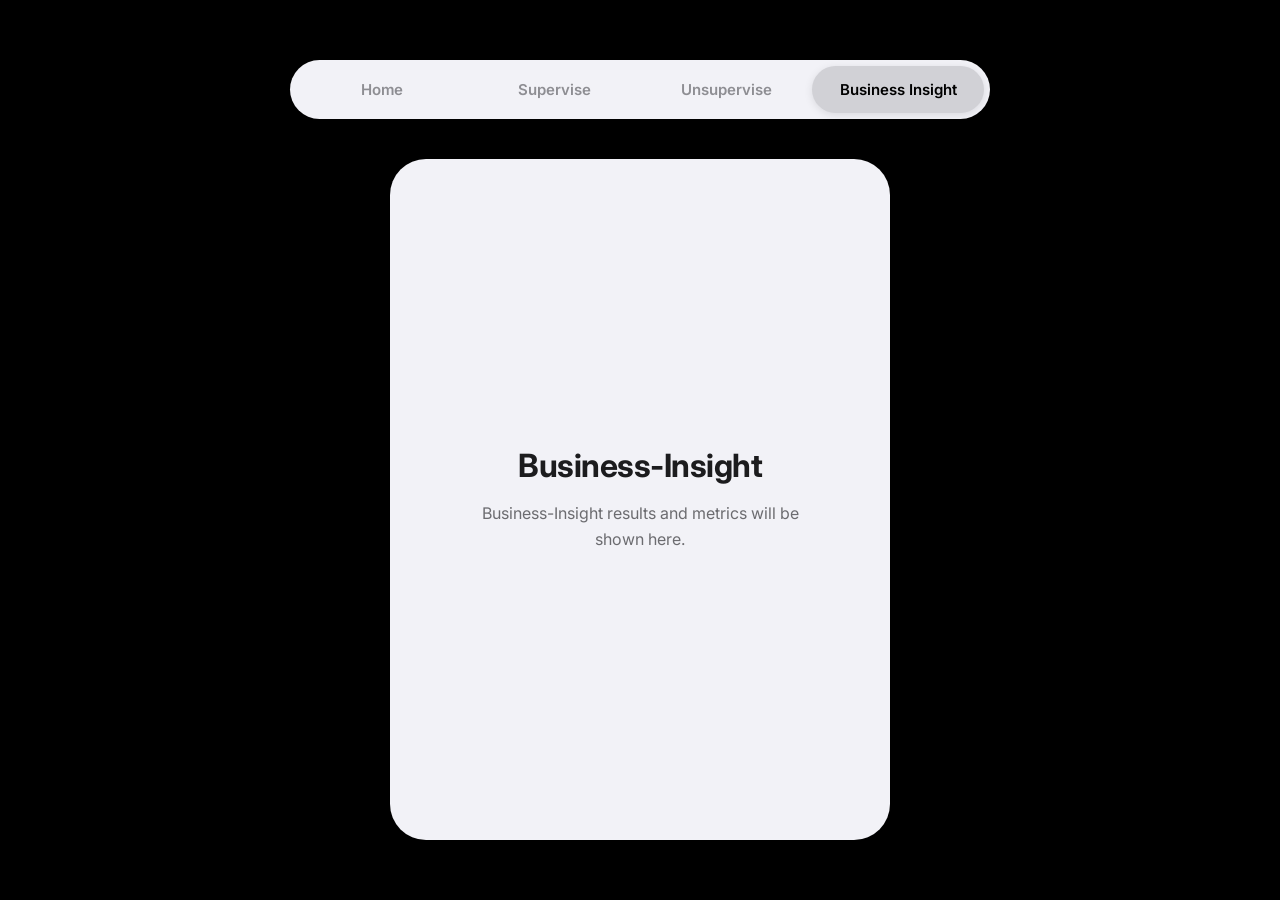
==== frontend/Business-Insight.html @ 6985494b "first commit" ====
<!DOCTYPE html>
<html lang="en">

<head>
    <meta charset="UTF-8">
    <meta name="viewport" content="width=device-width, initial-scale=1.0">
    <link rel="stylesheet" href="global.css">
    <title>Unsupervise - 4eves</title>
</head>

<body>
    <!-- Navigation Bar -->
    <nav class="nav-bar">
        <a href="index.html" class="nav-item">Home</a>
        <a href="supervise.html" class="nav-item">Supervise</a>
        <a href="unsupervise.html" class="nav-item">Unsupervise</a>
        <a href="Business-Insight.html" class="nav-item active">Business Insight</a>
    </nav>

    <!-- Content Area -->
    <main class="content-container">
        <h2>Business-Insight</h2>
        <p>Business-Insight results and metrics will be shown here.</p>
    </main>
</body>

</html>
---- frontend/global.css ----
@import url('https://fonts.googleapis.com/css2?family=Inter:wght@400;500;600;700&display=swap');

* {
    margin: 0;
    padding: 0;
    box-sizing: border-box;
}

body {
    background-color: #000000;
    color: #ffffff;
    font-family: 'Inter', sans-serif;
    display: flex;
    flex-direction: column;
    align-items: center;
    min-height: 100vh;
    padding: 60px 20px;
}

/* Navigation Bar */
.nav-bar {
    background-color: #f2f2f7;
    border-radius: 50px;
    display: flex;
    padding: 6px;
    width: 100%;
    max-width: 700px;
    justify-content: space-between;
    margin-bottom: 40px;
}

.nav-item {
    flex: 1;
    text-align: center;
    padding: 14px 0;
    border-radius: 40px;
    font-weight: 600;
    font-size: 15px;
    text-decoration: none;
    color: #8e8e93;
    transition: all 0.3s cubic-bezier(0.4, 0, 0.2, 1);
}

.nav-item:hover {
    color: #1c1c1e;
    background-color: rgba(0, 0, 0, 0.04);
}

.nav-item.active {
    background-color: #d1d1d6;
    color: #000000;
    box-shadow: 0 2px 8px rgba(0, 0, 0, 0.1);
}

/* Content Area */
.content-container {
    background-color: #f2f2f7;
    border-radius: 36px;
    width: 100%;
    max-width: 500px;
    flex-grow: 1;
    max-height: 700px;
    padding: 50px 30px;
    display: flex;
    flex-direction: column;
    align-items: center;
    justify-content: center;
    text-align: center;
    color: #1c1c1e;
    animation: fadeIn 0.5s ease-out;
}

.content-container h2 {
    font-size: 32px;
    margin-bottom: 16px;
    font-weight: 700;
    letter-spacing: -0.5px;
}

.content-container p {
    color: #6c6c70;
    font-size: 16px;
    line-height: 1.6;
    max-width: 80%;
}

@keyframes fadeIn {
    from {
        opacity: 0;
        transform: scale(0.98) translateY(10px);
    }

    to {
        opacity: 1;
        transform: scale(1) translateY(0);
    }
}
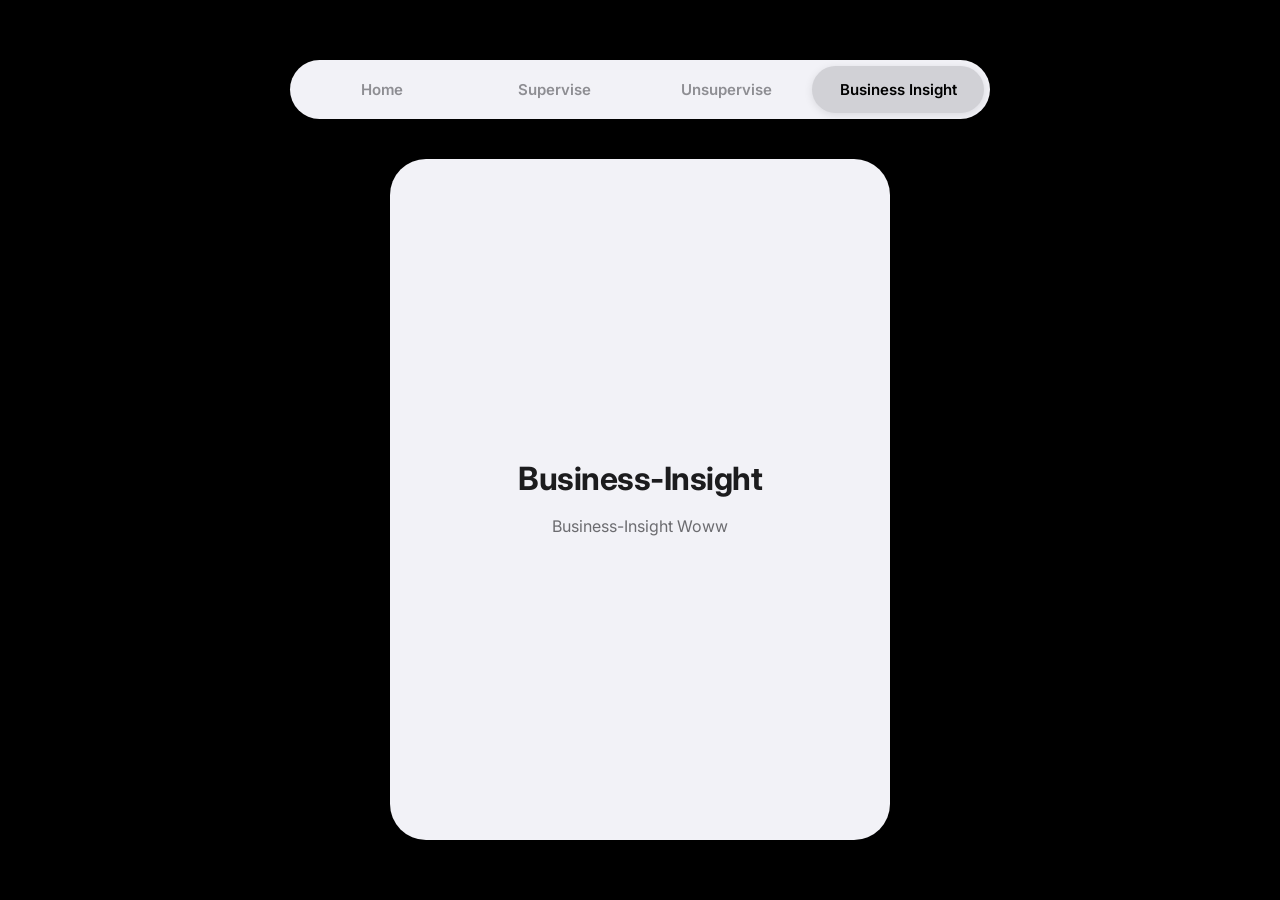
==== commit c1b687d3: "Update more page" ====
--- a/frontend/Business-Insight.html
+++ b/frontend/Business-Insight.html
@@ -20,7 +20,7 @@
     <!-- Content Area -->
     <main class="content-container">
         <h2>Business-Insight</h2>
-        <p>Business-Insight results and metrics will be shown here.</p>
+        <p>Business-Insight Woww</p>
     </main>
 </body>
 
--- a/frontend/global.css
+++ b/frontend/global.css
@@ -94,4 +94,522 @@
         opacity: 1;
         transform: scale(1) translateY(0);
     }
+}
+
+/* ===================================================================
+   SUPERVISE PAGE STYLES
+   =================================================================== */
+
+.sup-page {
+    width: 100%;
+    max-width: 1000px;
+    display: flex;
+    flex-direction: column;
+    gap: 40px;
+    animation: fadeIn 0.5s ease-out;
+}
+
+/* --- Header Section --- */
+.sup-header {
+    text-align: center;
+    padding: 30px 20px 10px;
+}
+
+.sup-header-badge {
+    display: inline-block;
+    background: linear-gradient(135deg, #667eea, #764ba2);
+    color: #fff;
+    font-size: 12px;
+    font-weight: 700;
+    letter-spacing: 1.5px;
+    text-transform: uppercase;
+    padding: 6px 18px;
+    border-radius: 30px;
+    margin-bottom: 16px;
+}
+
+.sup-header-title {
+    font-size: 36px;
+    font-weight: 700;
+    letter-spacing: -1px;
+    background: linear-gradient(135deg, #f2f2f7 40%, #a8a8b3);
+    -webkit-background-clip: text;
+    -webkit-text-fill-color: transparent;
+    background-clip: text;
+    margin-bottom: 12px;
+}
+
+.sup-header-desc {
+    color: #8e8e93;
+    font-size: 15px;
+    line-height: 1.7;
+}
+
+/* --- Section --- */
+.sup-section {
+    opacity: 0;
+    transform: translateY(24px);
+    transition: opacity 0.6s ease, transform 0.6s ease;
+}
+
+.sup-section.visible {
+    opacity: 1;
+    transform: translateY(0);
+}
+
+.sup-section-title {
+    font-size: 22px;
+    font-weight: 700;
+    margin-bottom: 6px;
+    display: flex;
+    align-items: center;
+    gap: 10px;
+}
+
+.sup-section-icon {
+    font-size: 24px;
+}
+
+.sup-section-desc {
+    color: #8e8e93;
+    font-size: 14px;
+    margin-bottom: 20px;
+}
+
+/* --- Stats Grid (Model Cards) --- */
+.sup-stats-grid {
+    display: grid;
+    grid-template-columns: repeat(auto-fit, minmax(280px, 1fr));
+    gap: 16px;
+}
+
+.sup-loading {
+    grid-column: 1 / -1;
+    text-align: center;
+    padding: 40px 20px;
+    color: #8e8e93;
+    font-size: 14px;
+    font-weight: 500;
+    animation: pulse 1.5s ease-in-out infinite;
+}
+
+.sup-loading.sup-error {
+    color: #ff6b6b;
+    animation: none;
+}
+
+@keyframes pulse {
+    0%, 100% { opacity: 0.4; }
+    50% { opacity: 1; }
+}
+
+.sup-model-card {
+    background: #1c1c1e;
+    border-radius: 20px;
+    padding: 24px;
+    border: 1px solid rgba(255, 255, 255, 0.06);
+    position: relative;
+    overflow: hidden;
+    opacity: 0;
+    transform: translateY(20px);
+    transition: opacity 0.5s ease, transform 0.5s ease, box-shadow 0.3s ease, border-color 0.3s ease;
+}
+
+.sup-model-card.visible {
+    opacity: 1;
+    transform: translateY(0);
+}
+
+.sup-model-card:hover {
+    border-color: rgba(255, 255, 255, 0.12);
+    box-shadow: 0 8px 32px rgba(0, 0, 0, 0.4);
+}
+
+.sup-model-card.featured {
+    border-color: rgba(102, 126, 234, 0.4);
+    background: linear-gradient(180deg, rgba(102, 126, 234, 0.08) 0%, #1c1c1e 100%);
+}
+
+.sup-model-card.featured:hover {
+    border-color: rgba(102, 126, 234, 0.6);
+    box-shadow: 0 8px 32px rgba(102, 126, 234, 0.15);
+}
+
+.sup-model-card-badge {
+    position: absolute;
+    top: 12px;
+    right: 16px;
+    font-size: 11px;
+    font-weight: 600;
+    color: #667eea;
+    letter-spacing: 0.5px;
+}
+
+.sup-model-card-header {
+    display: flex;
+    align-items: center;
+    gap: 12px;
+    margin-bottom: 20px;
+}
+
+.sup-model-card-header h3 {
+    font-size: 16px;
+    font-weight: 600;
+}
+
+.sup-model-tag {
+    display: inline-flex;
+    align-items: center;
+    justify-content: center;
+    width: 36px;
+    height: 36px;
+    border-radius: 10px;
+    font-size: 12px;
+    font-weight: 700;
+    letter-spacing: 0.5px;
+}
+
+.tag-lr {
+    background: rgba(52, 199, 89, 0.15);
+    color: #34c759;
+}
+
+.tag-dt {
+    background: rgba(102, 126, 234, 0.15);
+    color: #667eea;
+}
+
+.tag-rf {
+    background: rgba(255, 149, 0, 0.15);
+    color: #ff9500;
+}
+
+.sup-metrics-grid {
+    display: grid;
+    grid-template-columns: 1fr 1fr;
+    gap: 12px;
+}
+
+.sup-metric {
+    background: rgba(255, 255, 255, 0.04);
+    border-radius: 14px;
+    padding: 14px 12px;
+    text-align: center;
+}
+
+.sup-metric-value {
+    display: block;
+    font-size: 24px;
+    font-weight: 700;
+    letter-spacing: -0.5px;
+    margin-bottom: 4px;
+    background: linear-gradient(135deg, #f2f2f7, #a8a8b3);
+    -webkit-background-clip: text;
+    -webkit-text-fill-color: transparent;
+    background-clip: text;
+}
+
+.sup-metric-label {
+    font-size: 11px;
+    font-weight: 500;
+    color: #6c6c70;
+    text-transform: uppercase;
+    letter-spacing: 0.8px;
+}
+
+/* --- Feature List --- */
+.sup-feature-list {
+    display: flex;
+    flex-direction: column;
+    gap: 10px;
+}
+
+.sup-feature-item {
+    display: flex;
+    align-items: center;
+    gap: 14px;
+    background: #1c1c1e;
+    border-radius: 16px;
+    padding: 16px 20px;
+    border: 1px solid rgba(255, 255, 255, 0.06);
+    opacity: 0;
+    transform: translateX(-16px);
+    transition: opacity 0.4s ease, transform 0.4s ease, border-color 0.3s ease;
+}
+
+.sup-feature-item.visible {
+    opacity: 1;
+    transform: translateX(0);
+}
+
+.sup-feature-item:nth-child(2) { transition-delay: 0.05s; }
+.sup-feature-item:nth-child(3) { transition-delay: 0.10s; }
+.sup-feature-item:nth-child(4) { transition-delay: 0.15s; }
+.sup-feature-item:nth-child(5) { transition-delay: 0.20s; }
+
+.sup-feature-item:hover {
+    border-color: rgba(102, 126, 234, 0.3);
+}
+
+.sup-feature-rank {
+    font-size: 14px;
+    font-weight: 700;
+    color: #667eea;
+    min-width: 30px;
+}
+
+.sup-feature-info {
+    flex: 1;
+    display: flex;
+    flex-direction: column;
+    gap: 8px;
+}
+
+.sup-feature-name {
+    font-size: 14px;
+    font-weight: 600;
+}
+
+.sup-feature-bar-bg {
+    width: 100%;
+    height: 6px;
+    background: rgba(255, 255, 255, 0.06);
+    border-radius: 3px;
+    overflow: hidden;
+}
+
+.sup-feature-bar {
+    height: 100%;
+    background: linear-gradient(90deg, #667eea, #764ba2);
+    border-radius: 3px;
+    transition: width 1s cubic-bezier(0.4, 0, 0.2, 1);
+}
+
+.sup-feature-val {
+    font-size: 12px;
+    font-weight: 600;
+    color: #34c759;
+    min-width: 50px;
+    text-align: right;
+}
+
+/* --- Graph Gallery --- */
+.sup-gallery {
+    display: grid;
+    grid-template-columns: repeat(auto-fit, minmax(280px, 1fr));
+    gap: 16px;
+}
+
+
+.sup-graph-card {
+    background: #1c1c1e;
+    border-radius: 20px;
+    overflow: hidden;
+    border: 1px solid rgba(255, 255, 255, 0.06);
+    cursor: pointer;
+    position: relative;
+    opacity: 0;
+    transform: scale(0.95);
+    transition: opacity 0.5s ease, transform 0.5s ease, border-color 0.3s ease, box-shadow 0.3s ease;
+}
+
+.sup-graph-card.visible {
+    opacity: 1;
+    transform: scale(1);
+}
+
+.sup-graph-card:hover {
+    border-color: rgba(102, 126, 234, 0.4);
+    box-shadow: 0 12px 40px rgba(102, 126, 234, 0.12);
+    transform: scale(1.02);
+}
+
+.sup-graph-card img {
+    width: 100%;
+    height: 200px;
+    object-fit: cover;
+    display: block;
+    transition: transform 0.4s ease;
+}
+
+.sup-graph-card:hover img {
+    transform: scale(1.05);
+}
+
+.sup-graph-overlay {
+    position: absolute;
+    top: 0;
+    left: 0;
+    right: 0;
+    height: 200px;
+    display: flex;
+    align-items: center;
+    justify-content: center;
+    background: rgba(0, 0, 0, 0);
+    transition: background 0.3s ease;
+    pointer-events: none;
+}
+
+.sup-graph-card:hover .sup-graph-overlay {
+    background: rgba(0, 0, 0, 0.35);
+}
+
+.sup-graph-zoom-icon {
+    font-size: 32px;
+    opacity: 0;
+    transform: scale(0.6);
+    transition: opacity 0.3s ease, transform 0.3s ease;
+    filter: drop-shadow(0 2px 8px rgba(0, 0, 0, 0.4));
+}
+
+.sup-graph-card:hover .sup-graph-zoom-icon {
+    opacity: 1;
+    transform: scale(1);
+}
+
+/* Hide caption text in gallery — only visible in lightbox */
+.sup-graph-caption {
+    display: none;
+}
+
+/* ===================================================================
+   LIGHTBOX MODAL
+   =================================================================== */
+
+.lightbox {
+    position: fixed;
+    inset: 0;
+    z-index: 9999;
+    background: rgba(0, 0, 0, 0);
+    display: flex;
+    align-items: center;
+    justify-content: center;
+    pointer-events: none;
+    transition: background 0.35s ease;
+    backdrop-filter: blur(0px);
+    -webkit-backdrop-filter: blur(0px);
+}
+
+.lightbox.active {
+    pointer-events: auto;
+    background: rgba(0, 0, 0, 0.85);
+    backdrop-filter: blur(16px);
+    -webkit-backdrop-filter: blur(16px);
+}
+
+.lightbox-close {
+    position: absolute;
+    top: 24px;
+    right: 28px;
+    font-size: 36px;
+    color: #fff;
+    background: rgba(255, 255, 255, 0.1);
+    border: 1px solid rgba(255, 255, 255, 0.15);
+    width: 48px;
+    height: 48px;
+    border-radius: 50%;
+    cursor: pointer;
+    display: flex;
+    align-items: center;
+    justify-content: center;
+    opacity: 0;
+    transition: opacity 0.3s ease 0.1s, background 0.2s ease;
+    z-index: 10;
+}
+
+.lightbox.active .lightbox-close {
+    opacity: 1;
+}
+
+.lightbox-close:hover {
+    background: rgba(255, 255, 255, 0.2);
+}
+
+.lightbox-content {
+    max-width: 95vw;
+    max-height: 92vh;
+    display: flex;
+    flex-direction: column;
+    align-items: center;
+    opacity: 0;
+    transform: scale(0.85);
+    transition: opacity 0.35s ease, transform 0.35s cubic-bezier(0.34, 1.56, 0.64, 1);
+}
+
+.lightbox.active .lightbox-content {
+    opacity: 1;
+    transform: scale(1);
+}
+
+.lightbox-content img {
+    max-width: 100%;
+    max-height: 88vh;
+    border-radius: 16px;
+    box-shadow: 0 24px 80px rgba(0, 0, 0, 0.6);
+    object-fit: contain;
+}
+
+.lightbox-caption {
+    margin-top: 10px;
+    font-size: 15px;
+    font-weight: 400;
+    color: rgba(255, 255, 255, 0.85);
+    text-align: center;
+    line-height: 1.6;
+}
+
+.lightbox-caption strong {
+    font-size: 18px;
+    font-weight: 600;
+    color: #fff;
+}
+
+/* ===================================================================
+   RESPONSIVE
+   =================================================================== */
+
+@media (max-width: 600px) {
+    body {
+        padding: 30px 12px;
+    }
+
+    .nav-bar {
+        border-radius: 20px;
+        flex-wrap: wrap;
+        gap: 4px;
+    }
+
+    .nav-item {
+        font-size: 13px;
+        padding: 10px 0;
+    }
+
+    .sup-header-title {
+        font-size: 26px;
+    }
+
+    .sup-stats-grid,
+    .sup-gallery {
+        grid-template-columns: 1fr;
+    }
+
+    .sup-model-card {
+        padding: 20px;
+    }
+
+    .sup-feature-item {
+        padding: 12px 14px;
+    }
+
+    .lightbox-close {
+        top: 16px;
+        right: 16px;
+        width: 40px;
+        height: 40px;
+        font-size: 28px;
+    }
+
+    .lightbox-content img {
+        border-radius: 10px;
+    }
 }
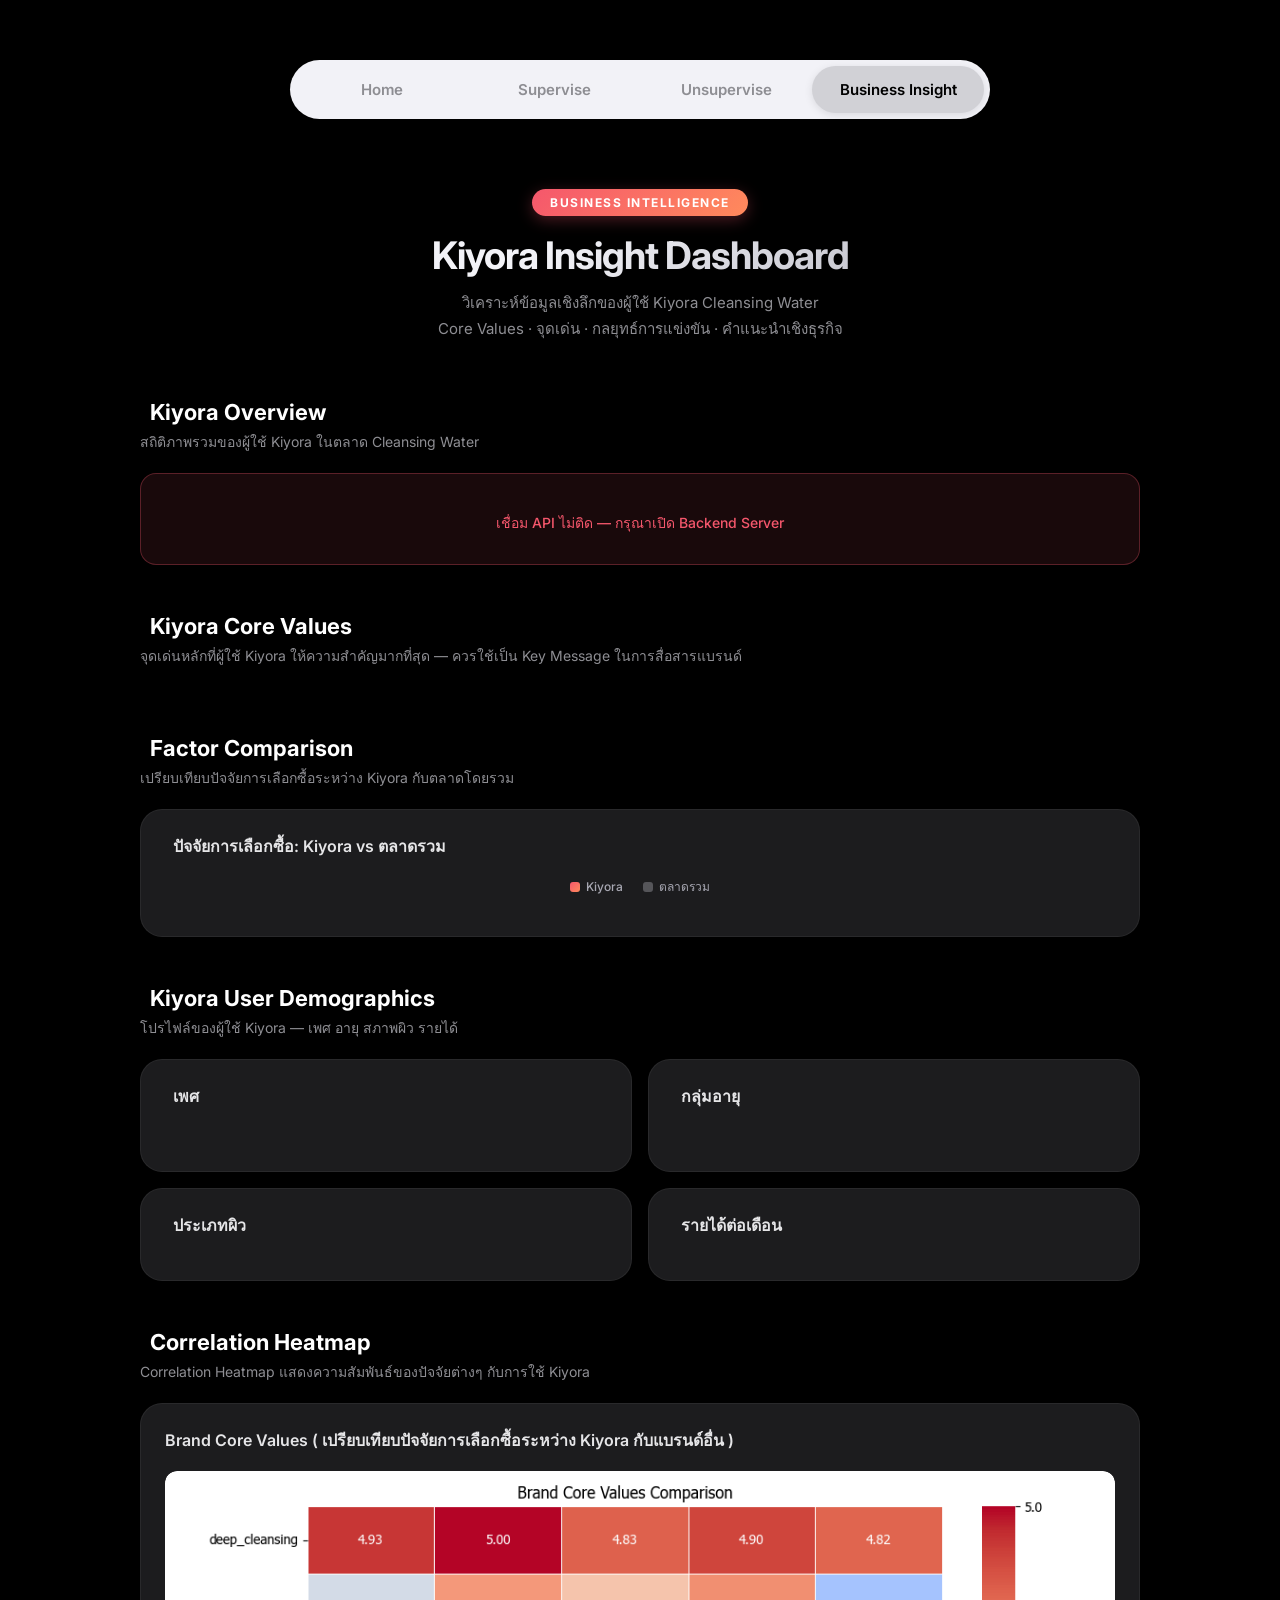
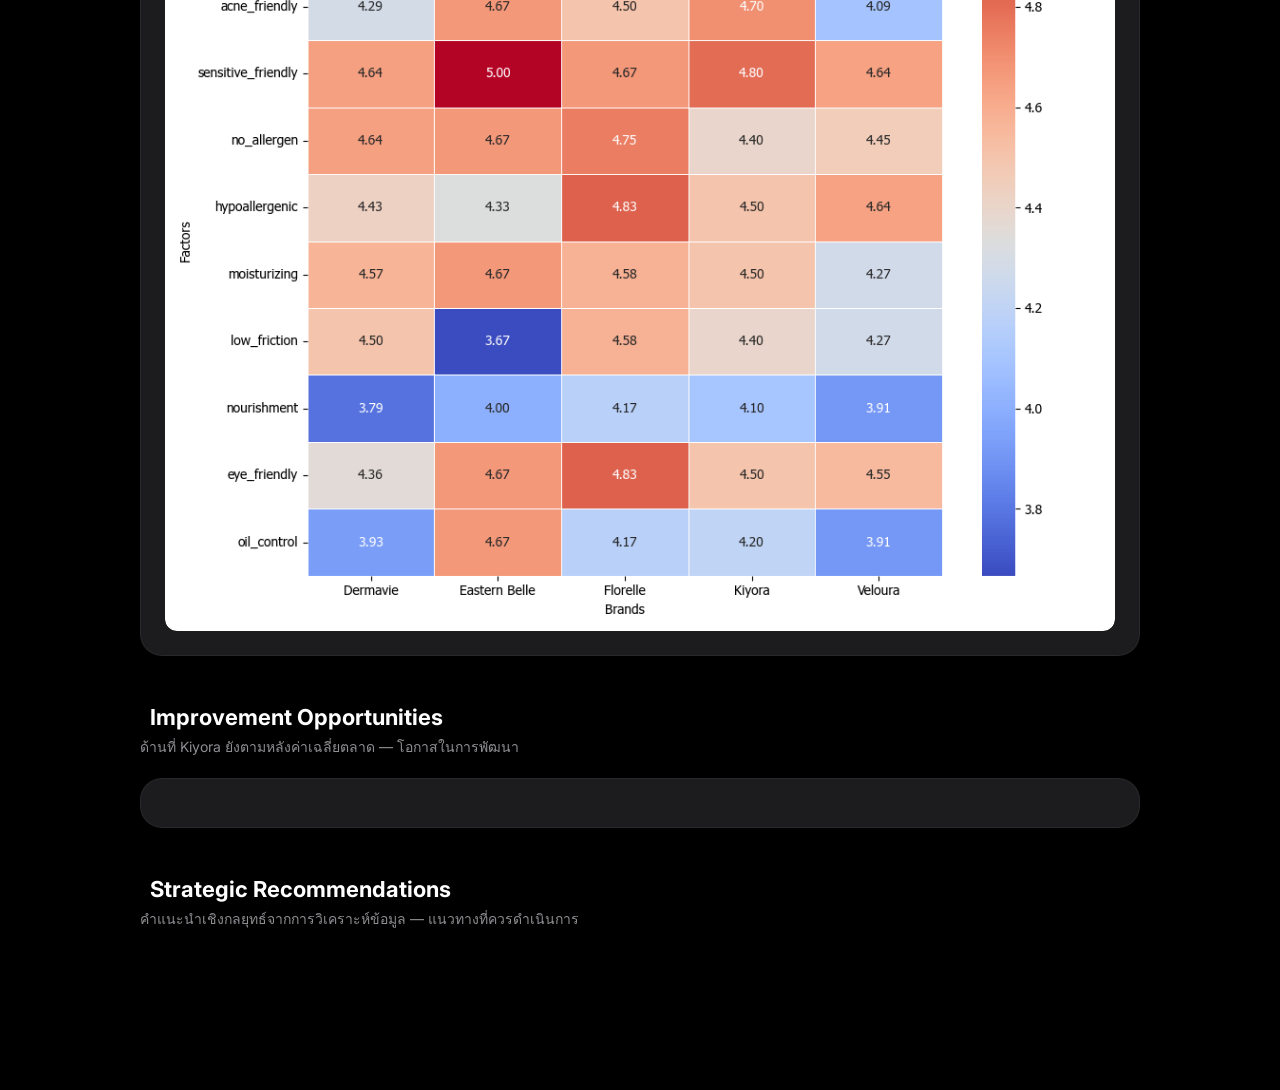
==== commit afeb76a4: "Update UI" ====
--- a/frontend/Business-Insight.html
+++ b/frontend/Business-Insight.html
@@ -1,11 +1,14 @@
 <!DOCTYPE html>
-<html lang="en">
+<html lang="th">
 
 <head>
     <meta charset="UTF-8">
     <meta name="viewport" content="width=device-width, initial-scale=1.0">
+    <meta name="description" content="Business Insight — วิเคราะห์จุดเด่นและกลยุทธ์สำหรับแบรนด์ Kiyora">
     <link rel="stylesheet" href="global.css">
-    <title>Unsupervise - 4eves</title>
+    <link rel="stylesheet" href="business-insight.css">
+    <script src="https://unpkg.com/@phosphor-icons/web"></script>
+    <title>Business Insight — Kiyora Analytics</title>
 </head>
 
 <body>
@@ -18,10 +21,206 @@
     </nav>
 
     <!-- Content Area -->
-    <main class="content-container">
-        <h2>Business-Insight</h2>
-        <p>Business-Insight Woww</p>
+    <main class="bi-page">
+
+        <!-- ════════════════ Page Header ════════════════ -->
+        <section class="bi-header">
+            <div class="bi-header-badge">Business Intelligence</div>
+            <h1 class="bi-header-title">Kiyora Insight Dashboard</h1>
+            <p class="bi-header-desc">
+                วิเคราะห์ข้อมูลเชิงลึกของผู้ใช้ Kiyora Cleansing Water<br>
+                Core Values · จุดเด่น · กลยุทธ์การแข่งขัน · คำแนะนำเชิงธุรกิจ
+            </p>
+        </section>
+
+
+        <!-- ════════════════ KPI Overview ════════════════ -->
+        <section class="bi-section" id="bi-kpi-section">
+            <h2 class="bi-section-title">
+                <span class="bi-section-icon"><i class="ph-fill ph-chart-bar"></i></span>
+                Kiyora Overview
+            </h2>
+            <p class="bi-section-desc">สถิติภาพรวมของผู้ใช้ Kiyora ในตลาด Cleansing Water</p>
+
+            <div class="bi-kpi-grid" id="bi-kpi-grid">
+                <div class="bi-kpi-card kpi-gradient-total">
+                    <div class="stat-icon"><i class="ph-fill ph-users"></i></div>
+                    <div class="stat-value" id="kpi-total">—</div>
+                    <div class="stat-label">ผู้ตอบทั้งหมด</div>
+                </div>
+                <div class="bi-kpi-card kpi-gradient-cleansing">
+                    <div class="stat-icon"><i class="ph-fill ph-drop"></i></div>
+                    <div class="stat-value" id="kpi-cleansing">—</div>
+                    <div class="stat-label">ใช้ Cleansing Water</div>
+                </div>
+                <div class="bi-kpi-card kpi-gradient-kiyora">
+                    <div class="stat-icon"><i class="ph-fill ph-heart"></i></div>
+                    <div class="stat-value" id="kpi-kiyora">—</div>
+                    <div class="stat-label">เคยใช้ Kiyora</div>
+                </div>
+                <div class="bi-kpi-card kpi-gradient-primary">
+                    <div class="stat-icon"><i class="ph-fill ph-crown"></i></div>
+                    <div class="stat-value" id="kpi-primary">—</div>
+                    <div class="stat-label">ใช้ Kiyora เป็นหลัก</div>
+                </div>
+                <div class="bi-kpi-card kpi-gradient-rate">
+                    <div class="stat-icon"><i class="ph-fill ph-percent"></i></div>
+                    <div class="stat-value" id="kpi-rate">—</div>
+                    <div class="stat-label">สัดส่วนในตลาด</div>
+                </div>
+            </div>
+        </section>
+
+
+        <!-- ════════════════ Core Values ════════════════ -->
+        <section class="bi-section" id="bi-core-section">
+            <h2 class="bi-section-title">
+                <span class="bi-section-icon"><i class="ph-fill ph-diamond"></i></span>
+                Kiyora Core Values
+            </h2>
+            <p class="bi-section-desc">จุดเด่นหลักที่ผู้ใช้ Kiyora ให้ความสำคัญมากที่สุด — ควรใช้เป็น Key Message
+                ในการสื่อสารแบรนด์</p>
+
+            <div class="bi-core-grid" id="bi-core-grid">
+                <!-- Dynamic content -->
+            </div>
+        </section>
+
+
+        <!-- ════════════════ Factor Comparison ════════════════ -->
+        <section class="bi-section" id="bi-factor-section">
+            <h2 class="bi-section-title">
+                <span class="bi-section-icon"><i class="ph-fill ph-scales"></i></span>
+                Factor Comparison
+            </h2>
+            <p class="bi-section-desc">เปรียบเทียบปัจจัยการเลือกซื้อระหว่าง Kiyora กับตลาดโดยรวม</p>
+
+            <div class="bi-chart-card full-width">
+                <div class="bi-chart-title">
+                    <i class="ph-fill ph-lightning"></i>
+                    ปัจจัยการเลือกซื้อ: Kiyora vs ตลาดรวม
+                </div>
+                <div class="bi-factor-legend">
+                    <div class="bi-factor-legend-item">
+                        <span class="bi-factor-legend-dot kiyora"></span> Kiyora
+                    </div>
+                    <div class="bi-factor-legend-item">
+                        <span class="bi-factor-legend-dot overall"></span> ตลาดรวม
+                    </div>
+                </div>
+                <div id="bi-factor-bars"></div>
+            </div>
+        </section>
+
+
+        <!-- ════════════════ Kiyora Demographics ════════════════ -->
+        <section class="bi-section" id="bi-demo-section">
+            <h2 class="bi-section-title">
+                <span class="bi-section-icon"><i class="ph-fill ph-user-focus"></i></span>
+                Kiyora User Demographics
+            </h2>
+            <p class="bi-section-desc">โปรไฟล์ของผู้ใช้ Kiyora — เพศ อายุ สภาพผิว รายได้</p>
+
+            <div class="bi-chart-grid">
+                <!-- Sex Donut -->
+                <div class="bi-chart-card">
+                    <div class="bi-chart-title">
+                        <i class="ph-fill ph-gender-intersex"></i> เพศ
+                    </div>
+                    <div class="bi-donut-wrap" id="bi-sex-donut"></div>
+                </div>
+
+                <!-- Age Bars -->
+                <div class="bi-chart-card">
+                    <div class="bi-chart-title">
+                        <i class="ph-fill ph-cake"></i> กลุ่มอายุ
+                    </div>
+                    <div id="bi-age-bars"></div>
+                </div>
+
+                <!-- Skin Type Bars -->
+                <div class="bi-chart-card">
+                    <div class="bi-chart-title">
+                        <i class="ph-fill ph-sparkle"></i> ประเภทผิว
+                    </div>
+                    <div id="bi-skin-bars"></div>
+                </div>
+
+                <!-- Income Bars -->
+                <div class="bi-chart-card">
+                    <div class="bi-chart-title">
+                        <i class="ph-fill ph-wallet"></i> รายได้ต่อเดือน
+                    </div>
+                    <div id="bi-income-bars"></div>
+                </div>
+            </div>
+        </section>
+
+
+        <!-- ════════════════ Correlation Heatmap ════════════════ -->
+        <section class="bi-section" id="bi-heatmap-section">
+            <h2 class="bi-section-title">
+                <span class="bi-section-icon"><i class="ph-fill ph-squares-four"></i></span>
+                Correlation Heatmap
+            </h2>
+            <p class="bi-section-desc">Correlation Heatmap แสดงความสัมพันธ์ของปัจจัยต่างๆ กับการใช้ Kiyora</p>
+
+            <div class="bi-chart-card full-width">
+                <div class="bi-chart-title">
+                    Brand Core Values ( เปรียบเทียบปัจจัยการเลือกซื้อระหว่าง Kiyora กับแบรนด์อื่น )
+                </div>
+                <div class="bi-heatmap-img-wrap">
+                    <img id="bi-heatmap-img" src="../models/images/sup/brand_core_values.png"
+                        alt="Brand Core Values Comparison" class="bi-heatmap-img" onclick="openLightbox(this)"
+                        onerror="this.style.display='none'; this.nextElementSibling.style.display='block';" />
+                    <p class="bi-img-error" style="display:none;color:#8e8e93;text-align:center;padding:20px;">
+                        ไม่สามารถโหลดรูป Heatmap ได้ — กรุณาเปิด Backend Server
+                    </p>
+                </div>
+            </div>
+        </section>
+
+        <!-- Lightbox Modal -->
+        <div class="lightbox" id="bi-lightbox" onclick="closeLightbox()">
+            <button class="lightbox-close" onclick="closeLightbox()">&times;</button>
+            <div class="lightbox-content">
+                <img id="bi-lightbox-img" src="" alt="Enlarged view" />
+            </div>
+        </div>
+
+
+        <!-- ════════════════ Improvement Gaps ════════════════ -->
+        <section class="bi-section" id="bi-gap-section">
+            <h2 class="bi-section-title">
+                <span class="bi-section-icon"><i class="ph-fill ph-warning-circle"></i></span>
+                Improvement Opportunities
+            </h2>
+            <p class="bi-section-desc">ด้านที่ Kiyora ยังตามหลังค่าเฉลี่ยตลาด — โอกาสในการพัฒนา</p>
+
+            <div class="bi-chart-card full-width">
+                <div class="bi-gap-list" id="bi-gaps">
+                    <!-- Dynamic content -->
+                </div>
+            </div>
+        </section>
+
+
+        <!-- ════════════════ Recommendations ════════════════ -->
+        <section class="bi-section" id="bi-rec-section">
+            <h2 class="bi-section-title">
+                <span class="bi-section-icon"><i class="ph-fill ph-rocket-launch"></i></span>
+                Strategic Recommendations
+            </h2>
+            <p class="bi-section-desc">คำแนะนำเชิงกลยุทธ์จากการวิเคราะห์ข้อมูล — แนวทางที่ควรดำเนินการ</p>
+
+            <div class="bi-rec-grid" id="bi-recommendations">
+                <!-- Dynamic content -->
+            </div>
+        </section>
+
     </main>
+
+    <script src="business-insight.js"></script>
 </body>
 
 </html>
--- a/frontend/global.css
+++ b/frontend/global.css
@@ -95,6 +95,328 @@
         transform: scale(1) translateY(0);
     }
 }
+
+/* ===================================================================
+   HOME PAGE STYLES
+   =================================================================== */
+
+.home-page {
+    width: 100%;
+    max-width: 1000px;
+    display: flex;
+    flex-direction: column;
+    gap: 48px;
+    animation: fadeIn 0.5s ease-out;
+    padding-bottom: 60px;
+}
+
+/* --- Home Header --- */
+.home-header {
+    text-align: center;
+    padding: 30px 20px 10px;
+}
+
+.home-header-badge {
+    display: inline-block;
+    background: linear-gradient(135deg, #4facfe, #00f2fe);
+    color: #fff;
+    font-size: 12px;
+    font-weight: 700;
+    letter-spacing: 1.5px;
+    text-transform: uppercase;
+    padding: 6px 18px;
+    border-radius: 30px;
+    margin-bottom: 16px;
+    box-shadow: 0 4px 15px rgba(79, 172, 254, 0.3);
+}
+
+.home-header-title {
+    font-size: 38px;
+    font-weight: 700;
+    letter-spacing: -1px;
+    background: linear-gradient(135deg, #f2f2f7 40%, #a8a8b3);
+    -webkit-background-clip: text;
+    -webkit-text-fill-color: transparent;
+    background-clip: text;
+    margin-bottom: 12px;
+}
+
+.home-header-desc {
+    color: #8e8e93;
+    font-size: 15px;
+    line-height: 1.7;
+}
+
+/* --- Home Section --- */
+.home-section {
+    opacity: 0;
+    transform: translateY(24px);
+    transition: opacity 0.6s ease, transform 0.6s ease;
+}
+
+.home-section.visible {
+    opacity: 1;
+    transform: translateY(0);
+}
+
+.home-section-title {
+    font-size: 22px;
+    font-weight: 700;
+    margin-bottom: 6px;
+    display: flex;
+    align-items: center;
+    gap: 10px;
+}
+
+.home-section-icon {
+    font-size: 24px;
+}
+
+.home-section-desc {
+    color: #8e8e93;
+    font-size: 14px;
+    margin-bottom: 20px;
+}
+
+/* --- Overview Stat Cards --- */
+.home-overview-grid {
+    display: grid;
+    grid-template-columns: repeat(auto-fit, minmax(200px, 1fr));
+    gap: 16px;
+}
+
+.home-stat-card {
+    border-radius: 22px;
+    padding: 28px 22px;
+    text-align: center;
+    position: relative;
+    overflow: hidden;
+    border: 1px solid rgba(255, 255, 255, 0.08);
+    transition: transform 0.3s ease, box-shadow 0.3s ease;
+}
+
+.home-stat-card:hover {
+    transform: translateY(-4px);
+    box-shadow: 0 12px 40px rgba(0, 0, 0, 0.3);
+}
+
+.stat-gradient-1 {
+    background: linear-gradient(145deg, rgba(102, 126, 234, 0.18) 0%, #1c1c1e 100%);
+    border-color: rgba(102, 126, 234, 0.2);
+}
+
+.stat-gradient-2 {
+    background: linear-gradient(145deg, rgba(79, 172, 254, 0.18) 0%, #1c1c1e 100%);
+    border-color: rgba(79, 172, 254, 0.2);
+}
+
+.stat-gradient-3 {
+    background: linear-gradient(145deg, rgba(67, 233, 123, 0.18) 0%, #1c1c1e 100%);
+    border-color: rgba(67, 233, 123, 0.2);
+}
+
+.stat-gradient-4 {
+    background: linear-gradient(145deg, rgba(245, 87, 108, 0.18) 0%, #1c1c1e 100%);
+    border-color: rgba(245, 87, 108, 0.2);
+}
+
+.stat-icon {
+    font-size: 32px;
+    margin-bottom: 12px;
+}
+
+.stat-value {
+    font-size: 42px;
+    font-weight: 800;
+    letter-spacing: -1.5px;
+    background: linear-gradient(135deg, #f2f2f7, #c8c8cc);
+    -webkit-background-clip: text;
+    -webkit-text-fill-color: transparent;
+    background-clip: text;
+    margin-bottom: 6px;
+}
+
+.stat-label {
+    font-size: 13px;
+    font-weight: 500;
+    color: #8e8e93;
+    text-transform: uppercase;
+    letter-spacing: 0.5px;
+}
+
+/* --- Error State --- */
+.home-error {
+    grid-column: 1 / -1;
+    background: rgba(245, 87, 108, 0.1);
+    border: 1px solid rgba(245, 87, 108, 0.3);
+    border-radius: 16px;
+    padding: 30px 20px;
+    text-align: center;
+    color: #f5576c;
+    font-size: 14px;
+    font-weight: 500;
+}
+
+/* --- Demo Grid --- */
+.home-demo-grid {
+    display: grid;
+    grid-template-columns: 1fr 1fr;
+    gap: 16px;
+}
+
+.home-chart-card {
+    background: #1c1c1e;
+    border-radius: 22px;
+    padding: 24px;
+    border: 1px solid rgba(255, 255, 255, 0.06);
+    transition: border-color 0.3s ease, box-shadow 0.3s ease;
+}
+
+.home-chart-card:hover {
+    border-color: rgba(255, 255, 255, 0.12);
+    box-shadow: 0 8px 32px rgba(0, 0, 0, 0.3);
+}
+
+#chart-sex {
+    grid-column: 1 / -1;
+}
+
+.chart-card-title {
+    font-size: 16px;
+    font-weight: 600;
+    margin-bottom: 18px;
+    color: #e5e5e7;
+}
+
+/* --- Bar Chart --- */
+.bar-row {
+    display: flex;
+    align-items: center;
+    gap: 12px;
+    margin-bottom: 10px;
+    animation: fadeSlideUp 0.4s ease forwards;
+    opacity: 0;
+    transform: translateY(8px);
+}
+
+@keyframes fadeSlideUp {
+    to { opacity: 1; transform: translateY(0); }
+}
+
+.bar-label {
+    width: 110px;
+    font-size: 12px;
+    font-weight: 500;
+    color: #a8a8b3;
+    text-align: right;
+    white-space: nowrap;
+    overflow: hidden;
+    text-overflow: ellipsis;
+}
+
+.bar-track {
+    flex: 1;
+    height: 10px;
+    background: rgba(255, 255, 255, 0.04);
+    border-radius: 5px;
+    overflow: hidden;
+}
+
+.bar-fill {
+    height: 100%;
+    border-radius: 5px;
+    transition: width 0.8s cubic-bezier(0.4, 0, 0.2, 1);
+    box-shadow: 0 0 8px rgba(102, 126, 234, 0.3);
+}
+
+.bar-value {
+    min-width: 32px;
+    font-size: 13px;
+    font-weight: 700;
+    color: #f2f2f7;
+    text-align: right;
+}
+
+/* --- Donut Chart --- */
+.chart-donut-wrap {
+    display: flex;
+    align-items: center;
+    justify-content: center;
+    gap: 40px;
+    flex-wrap: wrap;
+    padding: 10px 0;
+}
+
+.donut {
+    width: 160px;
+    height: 160px;
+    border-radius: 50%;
+    display: flex;
+    align-items: center;
+    justify-content: center;
+    position: relative;
+    box-shadow: 0 8px 30px rgba(0, 0, 0, 0.3);
+}
+
+.donut-hole {
+    width: 90px;
+    height: 90px;
+    border-radius: 50%;
+    background: #1c1c1e;
+    display: flex;
+    flex-direction: column;
+    align-items: center;
+    justify-content: center;
+}
+
+.donut-total {
+    font-size: 28px;
+    font-weight: 800;
+    color: #f2f2f7;
+    letter-spacing: -0.5px;
+}
+
+.donut-label {
+    font-size: 10px;
+    color: #8e8e93;
+    text-transform: uppercase;
+    letter-spacing: 1px;
+    font-weight: 600;
+}
+
+.donut-legend {
+    display: flex;
+    flex-direction: column;
+    gap: 10px;
+}
+
+.legend-item {
+    display: flex;
+    align-items: center;
+    gap: 10px;
+}
+
+.legend-dot {
+    width: 12px;
+    height: 12px;
+    border-radius: 4px;
+    flex-shrink: 0;
+}
+
+.legend-text {
+    font-size: 14px;
+    font-weight: 500;
+    color: #e5e5e7;
+    min-width: 50px;
+}
+
+.legend-val {
+    font-size: 13px;
+    color: #8e8e93;
+    font-weight: 500;
+}
+
+
 
 /* ===================================================================
    SUPERVISE PAGE STYLES
@@ -225,252 +547,6 @@
     box-shadow: 0 8px 32px rgba(0, 0, 0, 0.4);
 }
 
-.sup-model-card.featured {
-    border-color: rgba(102, 126, 234, 0.4);
-    background: linear-gradient(180deg, rgba(102, 126, 234, 0.08) 0%, #1c1c1e 100%);
-}
-
-.sup-model-card.featured:hover {
-    border-color: rgba(102, 126, 234, 0.6);
-    box-shadow: 0 8px 32px rgba(102, 126, 234, 0.15);
-}
-
-.sup-model-card-badge {
-    position: absolute;
-    top: 12px;
-    right: 16px;
-    font-size: 11px;
-    font-weight: 600;
-    color: #667eea;
-    letter-spacing: 0.5px;
-}
-
-.sup-model-card-header {
-    display: flex;
-    align-items: center;
-    gap: 12px;
-    margin-bottom: 20px;
-}
-
-.sup-model-card-header h3 {
-    font-size: 16px;
-    font-weight: 600;
-}
-
-.sup-model-tag {
-    display: inline-flex;
-    align-items: center;
-    justify-content: center;
-    width: 36px;
-    height: 36px;
-    border-radius: 10px;
-    font-size: 12px;
-    font-weight: 700;
-    letter-spacing: 0.5px;
-}
-
-.tag-lr {
-    background: rgba(52, 199, 89, 0.15);
-    color: #34c759;
-}
-
-.tag-dt {
-    background: rgba(102, 126, 234, 0.15);
-    color: #667eea;
-}
-
-.tag-rf {
-    background: rgba(255, 149, 0, 0.15);
-    color: #ff9500;
-}
-
-.sup-metrics-grid {
-    display: grid;
-    grid-template-columns: 1fr 1fr;
-    gap: 12px;
-}
-
-.sup-metric {
-    background: rgba(255, 255, 255, 0.04);
-    border-radius: 14px;
-    padding: 14px 12px;
-    text-align: center;
-}
-
-.sup-metric-value {
-    display: block;
-    font-size: 24px;
-    font-weight: 700;
-    letter-spacing: -0.5px;
-    margin-bottom: 4px;
-    background: linear-gradient(135deg, #f2f2f7, #a8a8b3);
-    -webkit-background-clip: text;
-    -webkit-text-fill-color: transparent;
-    background-clip: text;
-}
-
-.sup-metric-label {
-    font-size: 11px;
-    font-weight: 500;
-    color: #6c6c70;
-    text-transform: uppercase;
-    letter-spacing: 0.8px;
-}
-
-/* --- Feature List --- */
-.sup-feature-list {
-    display: flex;
-    flex-direction: column;
-    gap: 10px;
-}
-
-.sup-feature-item {
-    display: flex;
-    align-items: center;
-    gap: 14px;
-    background: #1c1c1e;
-    border-radius: 16px;
-    padding: 16px 20px;
-    border: 1px solid rgba(255, 255, 255, 0.06);
-    opacity: 0;
-    transform: translateX(-16px);
-    transition: opacity 0.4s ease, transform 0.4s ease, border-color 0.3s ease;
-}
-
-.sup-feature-item.visible {
-    opacity: 1;
-    transform: translateX(0);
-}
-
-.sup-feature-item:nth-child(2) { transition-delay: 0.05s; }
-.sup-feature-item:nth-child(3) { transition-delay: 0.10s; }
-.sup-feature-item:nth-child(4) { transition-delay: 0.15s; }
-.sup-feature-item:nth-child(5) { transition-delay: 0.20s; }
-
-.sup-feature-item:hover {
-    border-color: rgba(102, 126, 234, 0.3);
-}
-
-.sup-feature-rank {
-    font-size: 14px;
-    font-weight: 700;
-    color: #667eea;
-    min-width: 30px;
-}
-
-.sup-feature-info {
-    flex: 1;
-    display: flex;
-    flex-direction: column;
-    gap: 8px;
-}
-
-.sup-feature-name {
-    font-size: 14px;
-    font-weight: 600;
-}
-
-.sup-feature-bar-bg {
-    width: 100%;
-    height: 6px;
-    background: rgba(255, 255, 255, 0.06);
-    border-radius: 3px;
-    overflow: hidden;
-}
-
-.sup-feature-bar {
-    height: 100%;
-    background: linear-gradient(90deg, #667eea, #764ba2);
-    border-radius: 3px;
-    transition: width 1s cubic-bezier(0.4, 0, 0.2, 1);
-}
-
-.sup-feature-val {
-    font-size: 12px;
-    font-weight: 600;
-    color: #34c759;
-    min-width: 50px;
-    text-align: right;
-}
-
-/* --- Graph Gallery --- */
-.sup-gallery {
-    display: grid;
-    grid-template-columns: repeat(auto-fit, minmax(280px, 1fr));
-    gap: 16px;
-}
-
-
-.sup-graph-card {
-    background: #1c1c1e;
-    border-radius: 20px;
-    overflow: hidden;
-    border: 1px solid rgba(255, 255, 255, 0.06);
-    cursor: pointer;
-    position: relative;
-    opacity: 0;
-    transform: scale(0.95);
-    transition: opacity 0.5s ease, transform 0.5s ease, border-color 0.3s ease, box-shadow 0.3s ease;
-}
-
-.sup-graph-card.visible {
-    opacity: 1;
-    transform: scale(1);
-}
-
-.sup-graph-card:hover {
-    border-color: rgba(102, 126, 234, 0.4);
-    box-shadow: 0 12px 40px rgba(102, 126, 234, 0.12);
-    transform: scale(1.02);
-}
-
-.sup-graph-card img {
-    width: 100%;
-    height: 200px;
-    object-fit: cover;
-    display: block;
-    transition: transform 0.4s ease;
-}
-
-.sup-graph-card:hover img {
-    transform: scale(1.05);
-}
-
-.sup-graph-overlay {
-    position: absolute;
-    top: 0;
-    left: 0;
-    right: 0;
-    height: 200px;
-    display: flex;
-    align-items: center;
-    justify-content: center;
-    background: rgba(0, 0, 0, 0);
-    transition: background 0.3s ease;
-    pointer-events: none;
-}
-
-.sup-graph-card:hover .sup-graph-overlay {
-    background: rgba(0, 0, 0, 0.35);
-}
-
-.sup-graph-zoom-icon {
-    font-size: 32px;
-    opacity: 0;
-    transform: scale(0.6);
-    transition: opacity 0.3s ease, transform 0.3s ease;
-    filter: drop-shadow(0 2px 8px rgba(0, 0, 0, 0.4));
-}
-
-.sup-graph-card:hover .sup-graph-zoom-icon {
-    opacity: 1;
-    transform: scale(1);
-}
-
-/* Hide caption text in gallery — only visible in lightbox */
-.sup-graph-caption {
-    display: none;
-}
 
 /* ===================================================================
    LIGHTBOX MODAL
@@ -584,12 +660,52 @@
         padding: 10px 0;
     }
 
+    /* Home responsive */
+    .home-header-title {
+        font-size: 28px;
+    }
+
+    .home-overview-grid {
+        grid-template-columns: 1fr 1fr;
+    }
+
+    .home-demo-grid {
+        grid-template-columns: 1fr;
+    }
+
+    .stat-value {
+        font-size: 32px;
+    }
+
+    .chart-donut-wrap {
+        gap: 20px;
+    }
+
+    .donut {
+        width: 130px;
+        height: 130px;
+    }
+
+    .donut-hole {
+        width: 72px;
+        height: 72px;
+    }
+
+    .bar-label {
+        min-width: 70px;
+        font-size: 11px;
+    }
+
+    .brand-item {
+        padding: 14px 16px;
+    }
+
+    /* Supervise responsive */
     .sup-header-title {
         font-size: 26px;
     }
 
-    .sup-stats-grid,
-    .sup-gallery {
+    .sup-stats-grid {
         grid-template-columns: 1fr;
     }
 
@@ -597,9 +713,25 @@
         padding: 20px;
     }
 
-    .sup-feature-item {
-        padding: 12px 14px;
-    }
+/* ── Unsupervised Profile Items ───────────────── */
+.profile-item {
+    display: flex;
+    justify-content: space-between;
+    align-items: center;
+    font-size: 14px;
+    background: rgba(0, 0, 0, 0.15);
+    padding: 8px 12px;
+    border-radius: 6px;
+}
+
+.profile-item-name {
+    color: #e5e5e7;
+}
+
+.profile-item-val {
+    font-weight: 600;
+    color: #ffffff;
+}
 
     .lightbox-close {
         top: 16px;
@@ -612,4 +744,5 @@
     .lightbox-content img {
         border-radius: 10px;
     }
+
 }
--- a/frontend/business-insight.css
+++ b/frontend/business-insight.css
@@ -0,0 +1,575 @@
+/* ===================================================================
+   BUSINESS INSIGHT PAGE — Kiyora Analytics
+   =================================================================== */
+
+.bi-page {
+    width: 100%;
+    max-width: 1000px;
+    display: flex;
+    flex-direction: column;
+    gap: 48px;
+    animation: fadeIn 0.5s ease-out;
+    padding-bottom: 80px;
+}
+
+/* ── Header ──────────────────────────────────────────── */
+.bi-header {
+    text-align: center;
+    padding: 30px 20px 10px;
+}
+
+.bi-header-badge {
+    display: inline-block;
+    background: linear-gradient(135deg, #f5576c, #ff8a5c);
+    color: #fff;
+    font-size: 12px;
+    font-weight: 700;
+    letter-spacing: 1.5px;
+    text-transform: uppercase;
+    padding: 6px 18px;
+    border-radius: 30px;
+    margin-bottom: 16px;
+    box-shadow: 0 4px 15px rgba(245, 87, 108, 0.3);
+}
+
+.bi-header-title {
+    font-size: 38px;
+    font-weight: 700;
+    letter-spacing: -1px;
+    background: linear-gradient(135deg, #f2f2f7 40%, #a8a8b3);
+    -webkit-background-clip: text;
+    -webkit-text-fill-color: transparent;
+    background-clip: text;
+    margin-bottom: 12px;
+}
+
+.bi-header-desc {
+    color: #8e8e93;
+    font-size: 15px;
+    line-height: 1.7;
+}
+
+/* ── Section ─────────────────────────────────────────── */
+.bi-section {
+    opacity: 0;
+    transform: translateY(24px);
+    transition: opacity 0.6s ease, transform 0.6s ease;
+}
+
+.bi-section.visible {
+    opacity: 1;
+    transform: translateY(0);
+}
+
+.bi-section-title {
+    font-size: 22px;
+    font-weight: 700;
+    margin-bottom: 6px;
+    display: flex;
+    align-items: center;
+    gap: 10px;
+}
+
+.bi-section-icon {
+    font-size: 24px;
+}
+
+.bi-section-desc {
+    color: #8e8e93;
+    font-size: 14px;
+    margin-bottom: 20px;
+}
+
+/* ── KPI Cards ───────────────────────────────────────── */
+.bi-kpi-grid {
+    display: grid;
+    grid-template-columns: repeat(auto-fit, minmax(180px, 1fr));
+    gap: 16px;
+}
+
+.bi-kpi-card {
+    border-radius: 22px;
+    padding: 28px 22px;
+    text-align: center;
+    position: relative;
+    overflow: hidden;
+    border: 1px solid rgba(255, 255, 255, 0.08);
+    transition: transform 0.3s ease, box-shadow 0.3s ease;
+}
+
+.bi-kpi-card:hover {
+    transform: translateY(-4px);
+    box-shadow: 0 12px 40px rgba(0, 0, 0, 0.3);
+}
+
+.bi-kpi-card .stat-icon {
+    font-size: 28px;
+    margin-bottom: 10px;
+}
+
+.bi-kpi-card .stat-value {
+    font-size: 36px;
+    font-weight: 800;
+    letter-spacing: -1.5px;
+    background: linear-gradient(135deg, #f2f2f7, #c8c8cc);
+    -webkit-background-clip: text;
+    -webkit-text-fill-color: transparent;
+    background-clip: text;
+    margin-bottom: 6px;
+}
+
+.bi-kpi-card .stat-label {
+    font-size: 12px;
+    font-weight: 500;
+    color: #8e8e93;
+    text-transform: uppercase;
+    letter-spacing: 0.5px;
+}
+
+.kpi-gradient-kiyora {
+    background: linear-gradient(145deg, rgba(245, 87, 108, 0.2) 0%, #1c1c1e 100%);
+    border-color: rgba(245, 87, 108, 0.25);
+}
+
+.kpi-gradient-primary {
+    background: linear-gradient(145deg, rgba(255, 138, 92, 0.2) 0%, #1c1c1e 100%);
+    border-color: rgba(255, 138, 92, 0.25);
+}
+
+.kpi-gradient-rate {
+    background: linear-gradient(145deg, rgba(79, 172, 254, 0.18) 0%, #1c1c1e 100%);
+    border-color: rgba(79, 172, 254, 0.2);
+}
+
+.kpi-gradient-total {
+    background: linear-gradient(145deg, rgba(102, 126, 234, 0.18) 0%, #1c1c1e 100%);
+    border-color: rgba(102, 126, 234, 0.2);
+}
+
+.kpi-gradient-cleansing {
+    background: linear-gradient(145deg, rgba(67, 233, 123, 0.18) 0%, #1c1c1e 100%);
+    border-color: rgba(67, 233, 123, 0.2);
+}
+
+/* ── Core Value Cards ────────────────────────────────── */
+.bi-core-grid {
+    display: grid;
+    grid-template-columns: repeat(3, 1fr);
+    gap: 16px;
+}
+
+.bi-core-card {
+    background: #1c1c1e;
+    border-radius: 22px;
+    padding: 28px 24px;
+    text-align: center;
+    border: 1px solid rgba(255, 255, 255, 0.06);
+    position: relative;
+    overflow: hidden;
+    transition: transform 0.3s ease, border-color 0.3s ease, box-shadow 0.3s ease;
+}
+
+.bi-core-card:hover {
+    transform: translateY(-4px);
+    border-color: rgba(245, 87, 108, 0.3);
+    box-shadow: 0 12px 40px rgba(245, 87, 108, 0.1);
+}
+
+.bi-core-card::before {
+    content: '';
+    position: absolute;
+    top: 0;
+    left: 0;
+    right: 0;
+    height: 4px;
+    border-radius: 22px 22px 0 0;
+}
+
+.bi-core-card:nth-child(1)::before { background: linear-gradient(90deg, #f5576c, #ff8a5c); }
+.bi-core-card:nth-child(2)::before { background: linear-gradient(90deg, #667eea, #764ba2); }
+.bi-core-card:nth-child(3)::before { background: linear-gradient(90deg, #4facfe, #00f2fe); }
+
+.bi-core-rank {
+    font-size: 11px;
+    font-weight: 700;
+    letter-spacing: 1.5px;
+    text-transform: uppercase;
+    color: #8e8e93;
+    margin-bottom: 10px;
+}
+
+.bi-core-name {
+    font-size: 20px;
+    font-weight: 700;
+    color: #f2f2f7;
+    margin-bottom: 8px;
+}
+
+.bi-core-score {
+    font-size: 36px;
+    font-weight: 800;
+    letter-spacing: -1px;
+    margin-bottom: 4px;
+}
+
+.bi-core-card:nth-child(1) .bi-core-score { color: #f5576c; }
+.bi-core-card:nth-child(2) .bi-core-score { color: #667eea; }
+.bi-core-card:nth-child(3) .bi-core-score { color: #4facfe; }
+
+.bi-core-max {
+    font-size: 12px;
+    color: #6c6c70;
+}
+
+/* ── Chart Cards ─────────────────────────────────────── */
+.bi-chart-grid {
+    display: grid;
+    grid-template-columns: 1fr 1fr;
+    gap: 16px;
+}
+
+.bi-chart-card {
+    background: #1c1c1e;
+    border-radius: 22px;
+    padding: 24px;
+    border: 1px solid rgba(255, 255, 255, 0.06);
+    transition: border-color 0.3s ease, box-shadow 0.3s ease;
+}
+
+.bi-chart-card:hover {
+    border-color: rgba(255, 255, 255, 0.12);
+    box-shadow: 0 8px 32px rgba(0, 0, 0, 0.3);
+}
+
+.bi-chart-card.full-width {
+    grid-column: 1 / -1;
+}
+
+.bi-chart-title {
+    font-size: 16px;
+    font-weight: 600;
+    margin-bottom: 18px;
+    color: #e5e5e7;
+    display: flex;
+    align-items: center;
+    gap: 8px;
+}
+
+.bi-chart-title i {
+    font-size: 18px;
+}
+
+/* ── Factor Comparison (Kiyora vs Overall) ───────────── */
+.bi-factor-row {
+    display: flex;
+    align-items: center;
+    gap: 12px;
+    margin-bottom: 14px;
+    opacity: 0;
+    transform: translateY(8px);
+    animation: fadeSlideUp 0.4s ease forwards;
+}
+
+.bi-factor-label {
+    width: 130px;
+    font-size: 12px;
+    font-weight: 500;
+    color: #a8a8b3;
+    text-align: right;
+    white-space: nowrap;
+    flex-shrink: 0;
+}
+
+.bi-factor-bars {
+    flex: 1;
+    display: flex;
+    flex-direction: column;
+    gap: 3px;
+}
+
+.bi-factor-bar-wrap {
+    display: flex;
+    align-items: center;
+    gap: 6px;
+}
+
+.bi-factor-bar-track {
+    flex: 1;
+    height: 8px;
+    background: rgba(255, 255, 255, 0.04);
+    border-radius: 4px;
+    overflow: hidden;
+}
+
+.bi-factor-bar-fill {
+    height: 100%;
+    border-radius: 4px;
+    transition: width 0.8s cubic-bezier(0.4, 0, 0.2, 1);
+}
+
+.bi-factor-bar-fill.kiyora {
+    background: linear-gradient(90deg, #f5576c, #ff8a5c);
+    box-shadow: 0 0 8px rgba(245, 87, 108, 0.3);
+}
+
+.bi-factor-bar-fill.overall {
+    background: rgba(142, 142, 147, 0.5);
+}
+
+.bi-factor-val {
+    min-width: 30px;
+    font-size: 11px;
+    font-weight: 600;
+    text-align: right;
+}
+
+.bi-factor-val.kiyora { color: #f5576c; }
+.bi-factor-val.overall { color: #8e8e93; }
+
+.bi-factor-legend {
+    display: flex;
+    gap: 20px;
+    justify-content: center;
+    margin-bottom: 16px;
+}
+
+.bi-factor-legend-item {
+    display: flex;
+    align-items: center;
+    gap: 6px;
+    font-size: 12px;
+    font-weight: 500;
+    color: #a8a8b3;
+}
+
+.bi-factor-legend-dot {
+    width: 10px;
+    height: 10px;
+    border-radius: 3px;
+}
+
+.bi-factor-legend-dot.kiyora { background: linear-gradient(135deg, #f5576c, #ff8a5c); }
+.bi-factor-legend-dot.overall { background: rgba(142, 142, 147, 0.5); }
+
+/* ── Radar Chart ─────────────────────────────────────── */
+.bi-radar-wrap {
+    display: flex;
+    justify-content: center;
+    padding: 10px 0;
+}
+
+.bi-radar-wrap canvas {
+    max-width: 100%;
+}
+
+/* ── Gap/Improvement Cards ───────────────────────────── */
+.bi-gap-list {
+    display: flex;
+    flex-direction: column;
+    gap: 10px;
+}
+
+.bi-gap-item {
+    display: flex;
+    align-items: center;
+    justify-content: space-between;
+    background: rgba(245, 87, 108, 0.06);
+    border: 1px solid rgba(245, 87, 108, 0.12);
+    border-radius: 14px;
+    padding: 16px 20px;
+    transition: background 0.3s ease, transform 0.2s ease;
+}
+
+.bi-gap-item:hover {
+    background: rgba(245, 87, 108, 0.1);
+    transform: translateX(4px);
+}
+
+.bi-gap-info {
+    display: flex;
+    flex-direction: column;
+    gap: 2px;
+}
+
+.bi-gap-factor {
+    font-size: 15px;
+    font-weight: 600;
+    color: #f2f2f7;
+}
+
+.bi-gap-detail {
+    font-size: 12px;
+    color: #8e8e93;
+}
+
+.bi-gap-badge {
+    background: rgba(245, 87, 108, 0.15);
+    color: #f5576c;
+    font-size: 13px;
+    font-weight: 700;
+    padding: 6px 14px;
+    border-radius: 20px;
+    white-space: nowrap;
+}
+
+/* ── Recommendation Cards ────────────────────────────── */
+.bi-rec-grid {
+    display: grid;
+    grid-template-columns: 1fr;
+    gap: 14px;
+}
+
+.bi-rec-card {
+    background: #1c1c1e;
+    border-radius: 18px;
+    padding: 22px 24px;
+    border: 1px solid rgba(255, 255, 255, 0.06);
+    display: flex;
+    gap: 16px;
+    align-items: flex-start;
+    transition: border-color 0.3s ease, box-shadow 0.3s ease, transform 0.3s ease;
+}
+
+.bi-rec-card:hover {
+    border-color: rgba(67, 233, 123, 0.25);
+    box-shadow: 0 8px 24px rgba(0, 0, 0, 0.3);
+    transform: translateY(-2px);
+}
+
+.bi-rec-icon {
+    font-size: 28px;
+    flex-shrink: 0;
+    width: 48px;
+    height: 48px;
+    display: flex;
+    align-items: center;
+    justify-content: center;
+    border-radius: 14px;
+    background: rgba(67, 233, 123, 0.1);
+    color: #43e97b;
+}
+
+.bi-rec-content {
+    flex: 1;
+}
+
+.bi-rec-title {
+    font-size: 15px;
+    font-weight: 700;
+    color: #f2f2f7;
+    margin-bottom: 4px;
+}
+
+.bi-rec-desc {
+    font-size: 13px;
+    color: #8e8e93;
+    line-height: 1.6;
+}
+
+.bi-rec-tag {
+    display: inline-block;
+    font-size: 10px;
+    font-weight: 700;
+    letter-spacing: 0.5px;
+    text-transform: uppercase;
+    padding: 3px 10px;
+    border-radius: 10px;
+    margin-top: 8px;
+}
+
+.bi-rec-tag.marketing { background: rgba(79, 172, 254, 0.15); color: #4facfe; }
+.bi-rec-tag.product { background: rgba(67, 233, 123, 0.15); color: #43e97b; }
+.bi-rec-tag.strategy { background: rgba(240, 147, 251, 0.15); color: #f093fb; }
+.bi-rec-tag.branding { background: rgba(255, 138, 92, 0.15); color: #ff8a5c; }
+
+/* ── Heatmap Image ───────────────────────────────────── */
+.bi-heatmap-img-wrap {
+    display: flex;
+    justify-content: center;
+    overflow: hidden;
+    border-radius: 12px;
+}
+
+.bi-heatmap-img {
+    width: 100%;
+    max-width: 100%;
+    border-radius: 12px;
+    cursor: pointer;
+    transition: transform 0.3s ease, box-shadow 0.3s ease;
+}
+
+.bi-heatmap-img:hover {
+    transform: scale(1.02);
+    box-shadow: 0 8px 32px rgba(0, 0, 0, 0.4);
+}
+
+/* ── Donut for Kiyora demographics ───────────────────── */
+.bi-donut-wrap {
+    display: flex;
+    align-items: center;
+    justify-content: center;
+    gap: 32px;
+    flex-wrap: wrap;
+    padding: 10px 0;
+}
+
+/* ── Loading / Error ─────────────────────────────────── */
+.bi-loading {
+    text-align: center;
+    padding: 60px 20px;
+    color: #8e8e93;
+    font-size: 14px;
+    font-weight: 500;
+    animation: pulse 1.5s ease-in-out infinite;
+}
+
+.bi-error {
+    background: rgba(245, 87, 108, 0.1);
+    border: 1px solid rgba(245, 87, 108, 0.3);
+    border-radius: 16px;
+    padding: 30px 20px;
+    text-align: center;
+    color: #f5576c;
+    font-size: 14px;
+    font-weight: 500;
+}
+
+/* ── Responsive ──────────────────────────────────────── */
+@media (max-width: 768px) {
+    .bi-core-grid {
+        grid-template-columns: 1fr;
+    }
+
+    .bi-chart-grid {
+        grid-template-columns: 1fr;
+    }
+
+    .bi-kpi-grid {
+        grid-template-columns: 1fr 1fr;
+    }
+
+    .bi-header-title {
+        font-size: 28px;
+    }
+
+    .bi-factor-label {
+        width: 90px;
+        font-size: 11px;
+    }
+
+    .bi-heatmap-table th,
+    .bi-heatmap-table td {
+        font-size: 10px;
+        padding: 6px 3px;
+    }
+}
+
+@media (max-width: 480px) {
+    .bi-kpi-grid {
+        grid-template-columns: 1fr;
+    }
+
+    .bi-rec-card {
+        flex-direction: column;
+    }
+}
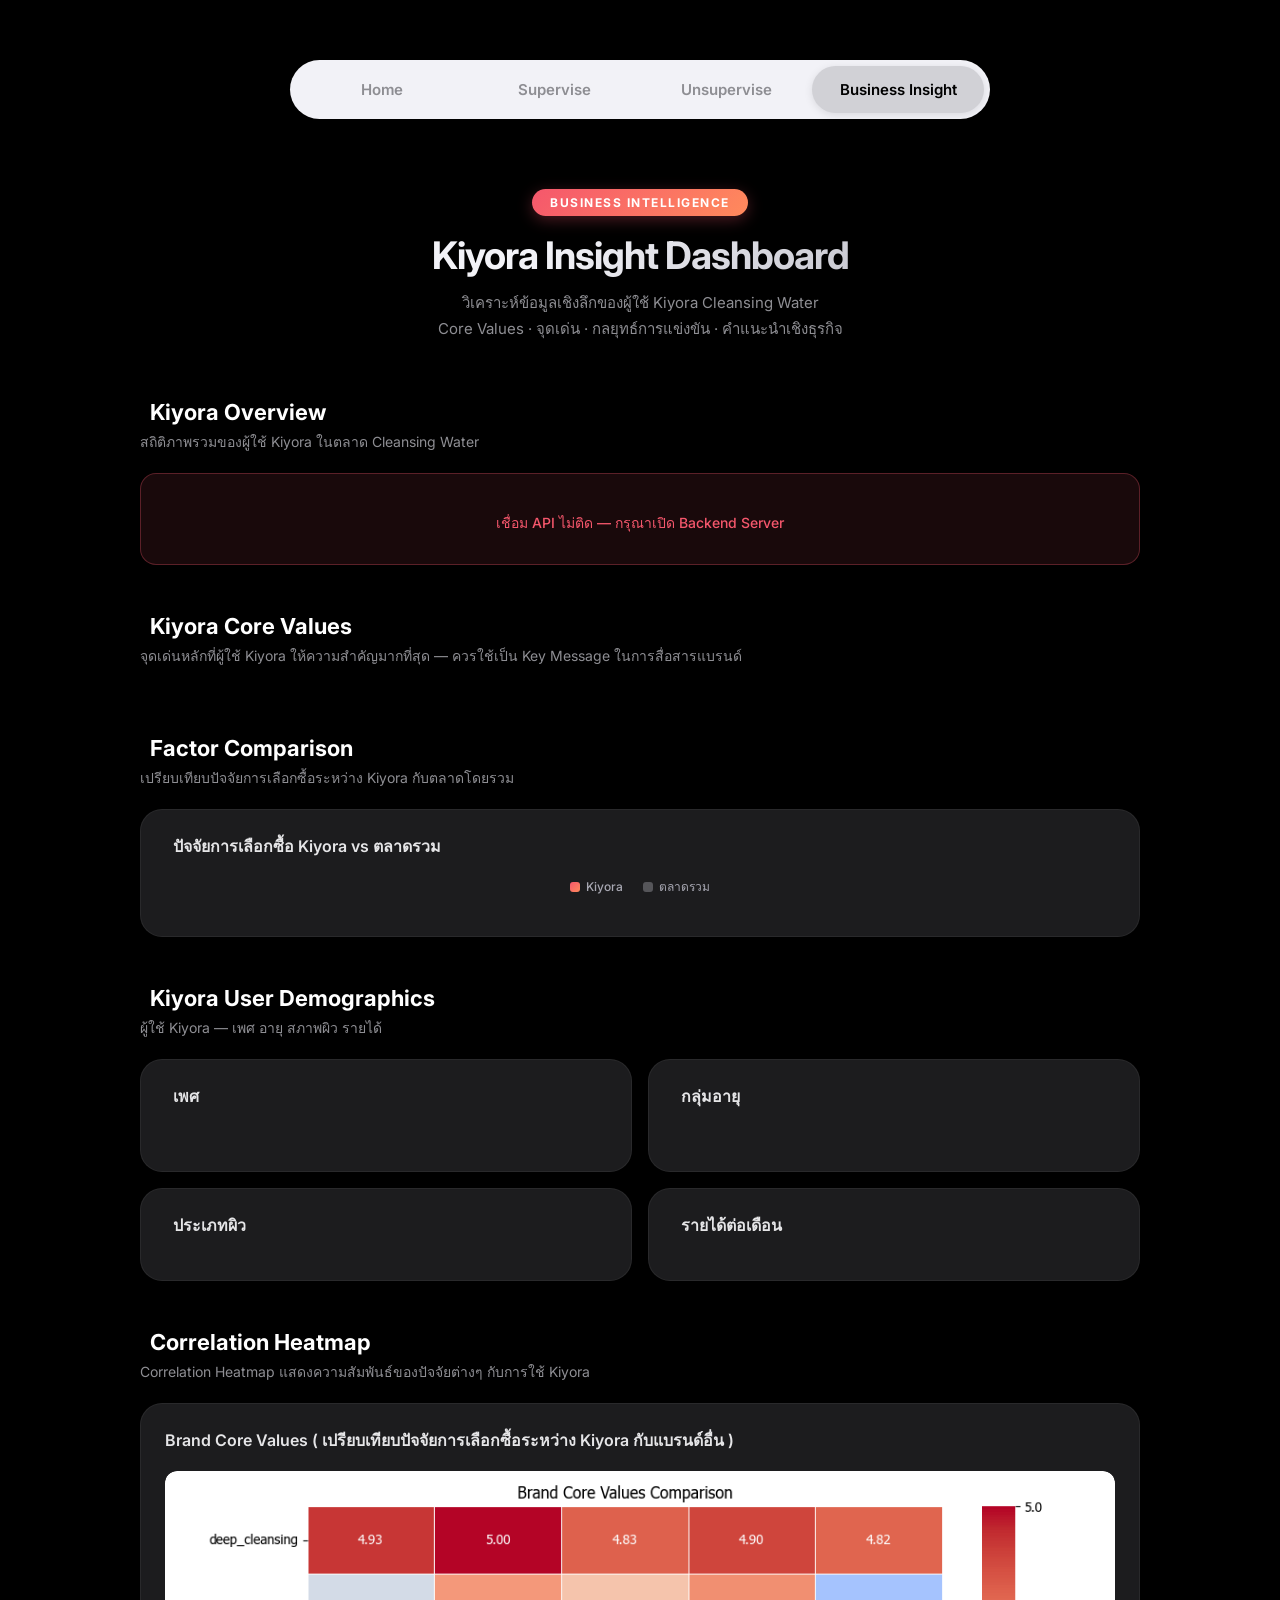
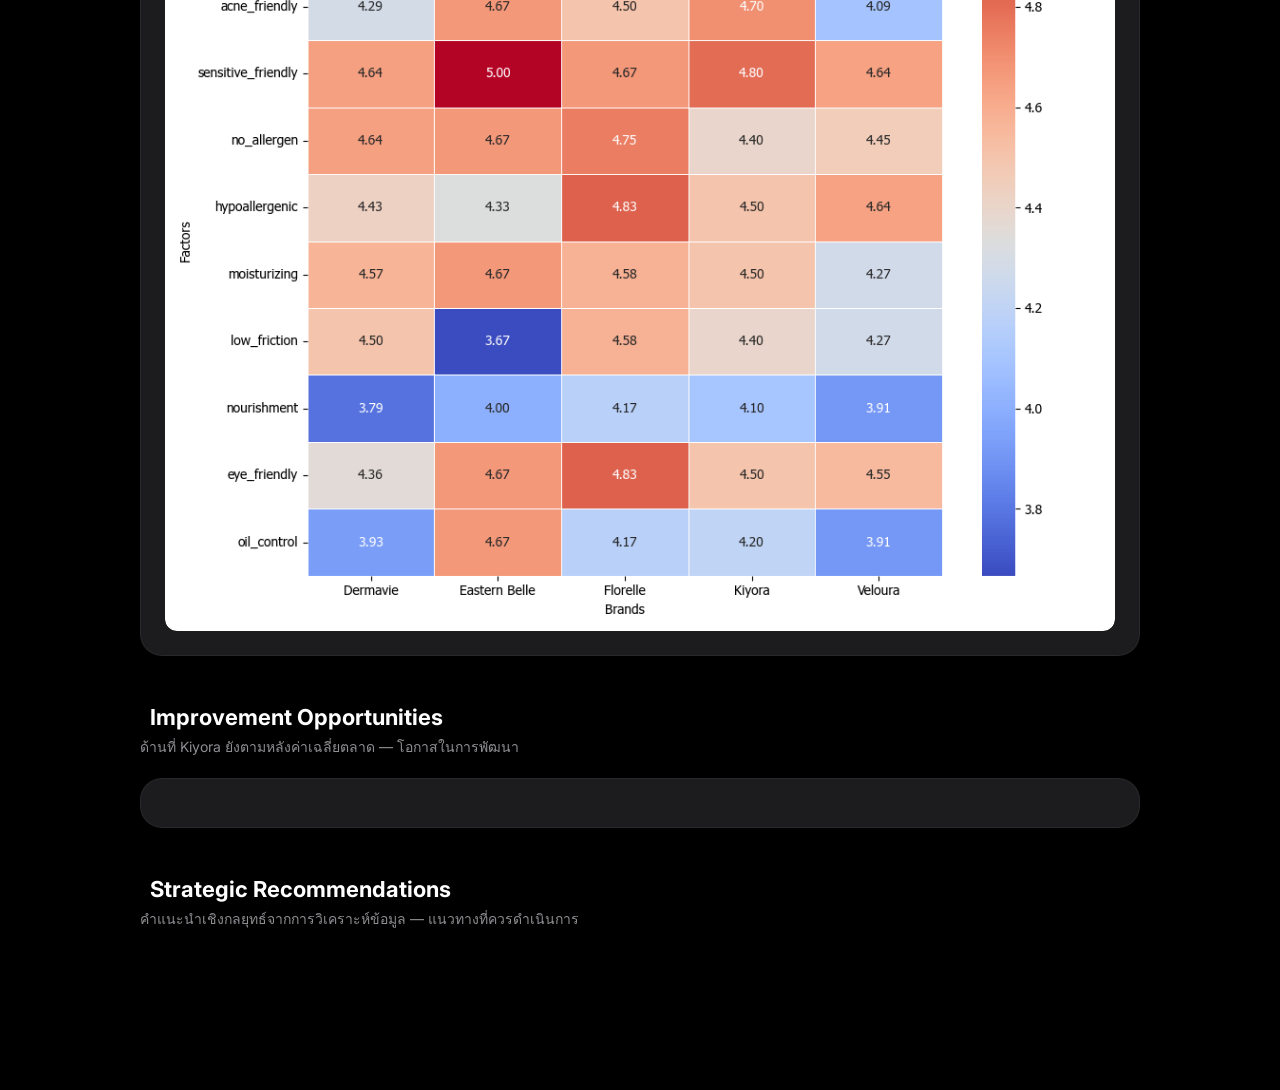
==== commit 4a4d7eae: "Update UI" ====
--- a/frontend/Business-Insight.html
+++ b/frontend/Business-Insight.html
@@ -98,7 +98,7 @@
             <div class="bi-chart-card full-width">
                 <div class="bi-chart-title">
                     <i class="ph-fill ph-lightning"></i>
-                    ปัจจัยการเลือกซื้อ: Kiyora vs ตลาดรวม
+                    ปัจจัยการเลือกซื้อ Kiyora vs ตลาดรวม
                 </div>
                 <div class="bi-factor-legend">
                     <div class="bi-factor-legend-item">
@@ -119,7 +119,7 @@
                 <span class="bi-section-icon"><i class="ph-fill ph-user-focus"></i></span>
                 Kiyora User Demographics
             </h2>
-            <p class="bi-section-desc">โปรไฟล์ของผู้ใช้ Kiyora — เพศ อายุ สภาพผิว รายได้</p>
+            <p class="bi-section-desc">ผู้ใช้ Kiyora — เพศ อายุ สภาพผิว รายได้</p>
 
             <div class="bi-chart-grid">
                 <!-- Sex Donut -->
